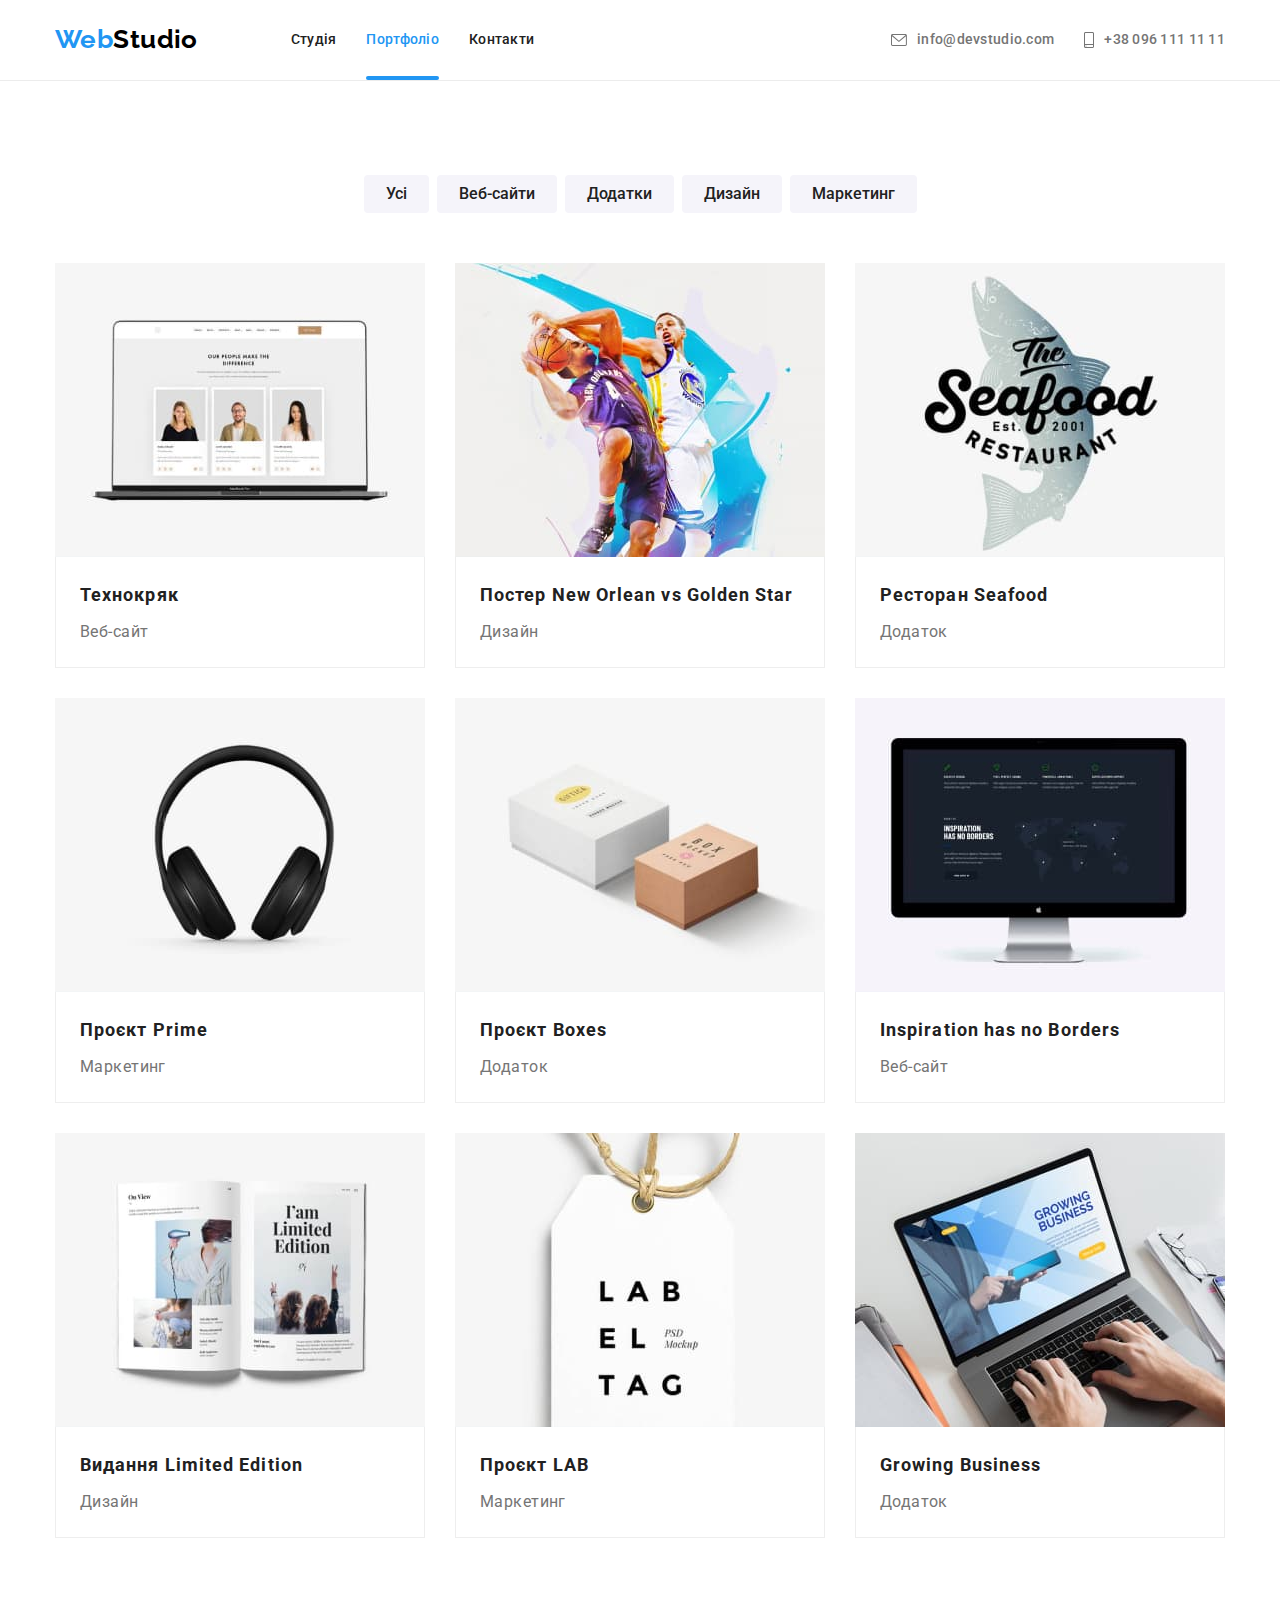
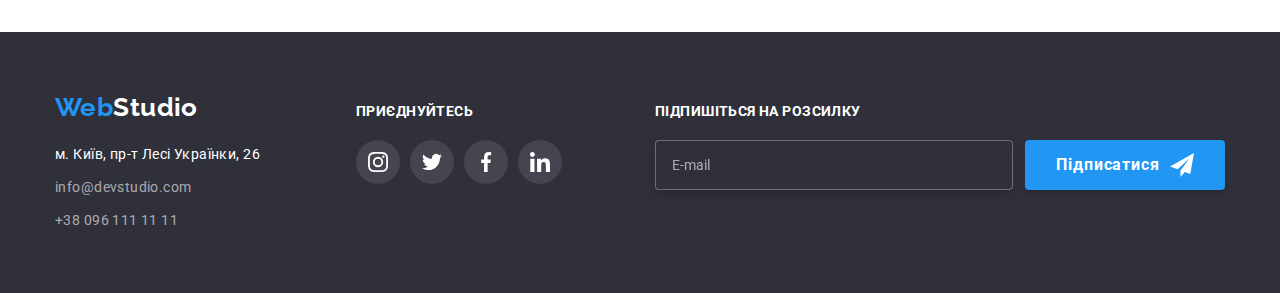
==== portfolio.html @ 96f3475f "Добавляет старт настройки sass" ====
<!DOCTYPE html>
<html lang="uk">
<head>
    <meta charset="UTF-8">
    <meta http-equiv="X-UA-Compatible" content="IE=edge">
    <meta name="viewport" content="width=device-width, initial-scale=1.0">
    <title>Портфолио</title>
    
    <link rel="stylesheet" href="https://cdnjs.cloudflare.com/ajax/libs/modern-normalize/1.1.0/modern-normalize.min.css">
    <link rel="stylesheet" href="https://fonts.googleapis.com/css2?family=Raleway:wght@700&family=Roboto:wght@400;500;700;900&display=swap">
    <link rel="stylesheet" href="./css/styles.css">
    </head>
<body>
    <!-- шапка сайта-->
    <header class="page-header">
        <div class="container">
            <div class="main-nav">
                <nav class="nav-list">
                    <a lang="en" href="" class="logo"><span class="logo-span">Web</span>Studio</a>
                <ul class="site-nav list">
                    <li class="item">
                        <a href="./index.html" class="link">Студія</a>
                    </li>
                    <li class="item">
                        <a href="" class="link current">Портфоліо</a>
                    </li>
                    <li class="item">
                        <a href="" class="link">Контакти</a>
                    </li>
                </ul>
                </nav>
        
                <ul class="social-links list">
                    <li class="item">
                        <a href="mailto:info@devstudio.com" class="contacts-mail">
                            <svg class="icon-envelope" width="16" height="12">
                                <use href="./img/symbol-defs.svg#icon-envelope"></use>
                            </svg>
                            info@devstudio.com
                        </a>
                    </li>
                    <li class="item">
                        <a href="tel:+380961111111" class="contacts-tel">
                            <svg class="icon-smartphone" width="10" height="16">
                                <use href="./img/symbol-defs.svg#icon-smartphone"></use>
                            </svg>
                            +38 096 111 11 11
                        </a>
                    </li>
                </ul>
            </div>
        </div>
    </header>

    <main>
        
        <!-- наші проєкти -->
        <section class="section section-projects">
            <div class="container">
                <h1 class="section-title portfolio-title">Наше портфоліо</h1>
            <!-- фільтр -->
                <ul class="nav-buttons">
                    <li class="list-button">
                        <button type="button" class="button">Усі</button>
                    </li>
                    <li class="list-button">
                        <button type="button" class="button">Веб-сайти</button>
                    </li>
                    <li class="list-button">
                        <button type="button" class="button">Додатки</button>
                    </li>
                    <li class="list-button">
                        <button type="button" class="button">Дизайн</button>
                    </li>
                    <li class="list-button">
                        <button type="button" class="button">Маркетинг</button>
                    </li>
                </ul>
                
            <!-- зображення сайти, додатки, дизайн, маркетинг -->
                
                <ul class="sites">
                    <li class="sites-list">
                        <a href="" class="sites-link">
                            <div class="sites-tumb">
                                <img src="./img/portfol1.jpg" alt="три фахівця по техпитанням" width="370" height="294">
                                <div class="sites-overlay">
                                    <div class="sites-label">
                                        <p class="label"> Ресурс пропонує комплексні пропозиції з різним рівнем функціоналу та сервісів. Все це дозволить
                                            відвідувачу отримати
                                            вичерпні відомості про компанію чи приватну особу.</p>
                                    </div>
                                </div>
                            </div>
                            <div class="sites-title">
                                <h2 class="title">Технокряк</h2>
                                <p class="item">Веб-сайт</p>
                            </div>
                        </a>
                    </li>
                    <li class="sites-list">
                        <a href="" class="sites-link">
                            <div class="sites-tumb">
                                <img src="./img/portfol2.jpg" alt="два гравця у баскетбол" width="370" height="294">
                                <div class="sites-overlay">
                                    <div class="sites-label">
                                        <p class="label"> Ресурс пропонує комплексні пропозиції з різним рівнем функціоналу та сервісів. Все це
                                            дозволить
                                            відвідувачу отримати
                                            вичерпні відомості про компанію чи приватну особу.</p>
                                    </div>
                                </div>
                            </div>
                            <div class="sites-title">
                                <h2 class="title">Постер New Orlean vs Golden Star</h2>
                                <p class="item">Дизайн</p>
                            </div>
                        </a>
                    </li>
                    <li class="sites-list">
                        <a href="" class="sites-link">
                            <div class="sites-tumb">
                                <img src="./img/portfol3.jpg" alt="назва ресторана та риба" width="370" height="294">
                                <div class="sites-overlay">
                                    <div class="sites-label">
                                        <p class="label"> Ресурс пропонує комплексні пропозиції з різним рівнем функціоналу та сервісів. Все це
                                            дозволить
                                            відвідувачу отримати
                                            вичерпні відомості про компанію чи приватну особу.</p>
                                    </div>
                                </div>
                            </div>
                            <div class="sites-title">
                                <h2 class="title">Ресторан Seafood</h2>
                                <p class="item">Додаток</p>
                            </div>
                        </a> 
                    </li>
                    <li class="sites-list">
                        <a href="" class="sites-link">
                            <div class="sites-tumb">
                                <img src="./img/portfol4.jpg" alt="навушники" width="370" height="294">
                                <div class="sites-overlay">
                                    <div class="sites-label">
                                        <p class="label"> Ресурс пропонує комплексні пропозиції з різним рівнем функціоналу та сервісів. Все це
                                            дозволить
                                            відвідувачу отримати
                                            вичерпні відомості про компанію чи приватну особу.</p>
                                    </div>
                                </div>
                            </div>
                            <div class="sites-title">
                                <h2 class="title">Проєкт Prime</h2>
                                <p class="item">Маркетинг</p>
                            </div>
                        </a>
                    </li>
                    <li class="sites-list">
                        <a href="" class="sites-link">
                            <div class="sites-tumb">
                                <img src="./img/portfol5.jpg" alt="дві коробки" width="370" height="294">
                                <div class="sites-overlay">
                                    <div class="sites-label">
                                        <p class="label"> Ресурс пропонує комплексні пропозиції з різним рівнем функціоналу та сервісів. Все це
                                            дозволить
                                            відвідувачу отримати
                                            вичерпні відомості про компанію чи приватну особу.</p>
                                    </div>
                                </div>
                            </div>
                            <div class="sites-title">
                                <h2 class="title">Проєкт Boxes</h2>
                                <p class="item">Додаток</p>
                            </div>
                        </a>
                    </li>
                    <li class="sites-list">
                        <a href="" class="sites-link">
                            <div class="sites-tumb">
                                <img src="./img/portfol6.jpg" alt="ноутбук, навигація по сайту натхнення без кордонів" width="370" height="294">
                                <div class="sites-overlay">
                                    <div class="sites-label">
                                        <p class="label"> Ресурс пропонує комплексні пропозиції з різним рівнем функціоналу та сервісів. Все це
                                            дозволить
                                            відвідувачу отримати
                                            вичерпні відомості про компанію чи приватну особу.</p>
                                    </div>
                                </div>
                            </div>
                            <div class="sites-title">
                                <h2 class="title">Inspiration has no Borders</h2>
                                <p class="item">Веб-сайт</p>
                            </div>
                        </a>
                    </li>
                    <li class="sites-list">
                        <a href="" class="sites-link">
                            <div class="sites-tumb">
                                <img src="./img/portfol7.jpg" alt="книга обмеженне видання" width="370" height="294">
                                <div class="sites-overlay">
                                    <div class="sites-label">
                                        <p class="label"> Ресурс пропонує комплексні пропозиції з різним рівнем функціоналу та сервісів. Все це
                                            дозволить
                                            відвідувачу отримати
                                            вичерпні відомості про компанію чи приватну особу.</p>
                                    </div>
                                </div>
                            </div>
                            <div class="sites-title">
                                <h2 class="title">Видання Limited Edition</h2>
                                <p class="item">Дизайн</p>
                            </div>
                        </a>
                    </li>
                    <li class="sites-list">
                        <a href="" class="sites-link">
                            <div class="sites-tumb">
                                <img src="./img/portfol8.jpg" alt="біла етикета с назвою на мотузці" width="370" height="294">
                                <div class="sites-overlay">
                                    <div class="sites-label">
                                        <p class="label"> Ресурс пропонує комплексні пропозиції з різним рівнем функціоналу та сервісів. Все це
                                            дозволить
                                            відвідувачу отримати
                                            вичерпні відомості про компанію чи приватну особу.</p>
                                    </div>
                                </div>
                            </div>
                            <div class="sites-title">
                                <h2 class="title">Проєкт LAB</h2>
                                <p class="item">Маркетинг</p>
                            </div>
                        </a>
                    </li>
                    <li class="sites-list">
                        <a href="" class="sites-link">
                            <div class="sites-tumb">
                                <img src="./img/portfol9.jpg" alt="ноутбук з відкритим додатком, де зображена людина з телефоном" width="370"
                                    height="294">
                                <div class="sites-overlay">
                                    <div class="sites-label">
                                        <p class="label"> Ресурс пропонує комплексні пропозиції з різним рівнем функціоналу та сервісів. Все це
                                            дозволить
                                            відвідувачу отримати
                                            вичерпні відомості про компанію чи приватну особу.</p>
                                    </div>
                                </div>
                            </div>
                            <div class="sites-title">
                                <h2 class="title">Growing Business</h2>
                                <p class="item">Додаток</p>
                            </div>
                        </a>
                    </li>
                </ul>
            </div>
        </section>
        
    </main>
    <!-- футер -->
    
    <footer class="footer">
        <div class="container">
            <div class="footer-all">
                <a lang="en" href="" class="logo-footer"><span class="logo-span">Web</span>Studio</a>
                <address class="footer-address">
                    <a href="" class="address">м. Київ, пр-т Лесі Українки, 26</a>
                    <ul class="footer-contacts social-links">
                        <li class="contacts">
                            <a href="mailto:info@devstudio.com" class="contacts-mail">info@devstudio.com</a>
                        </li>
                        <li>
                            <a href="tel:+380961111111" class="contacts-tel">+38 096 111 11 11</a>
                        </li>
                    </ul>
                </address>
            </div>
            <div class="footer-social">
                <h3 class="title-footer">приєднуйтесь</h3>
                <ul class="footer-icon">
                    <li class="footer-icon-social">
                        <a href="" class="footer-icon-size">
                            <svg class="footer-svg" width="20" height="20">
                                <use href="./img/symbol-defs.svg#icon-instagram-footer"></use>
                            </svg>
                        </a>
                    </li>
                    <li class="footer-icon-social">
                        <a href="" class="footer-icon-size">
                            <svg class="footer-svg" width="20" height="20">
                                <use href="./img/symbol-defs.svg#icon-twitter-footer"></use>
                            </svg>
                        </a>
                    </li>
                    <li class="footer-icon-social">
                        <a href="" class="footer-icon-size">
                            <svg class="footer-svg" width="20" height="20">
                                <use href="./img/symbol-defs.svg#icon-facebook-footer"></use>
                            </svg>
                        </a>
                    </li>
                    <li class="footer-icon-social">
                        <a href="" class="footer-icon-size">
                            <svg class="footer-svg" width="20" height="20">
                                <use href="./img/symbol-defs.svg#icon-linkedin-footer"></use>
                            </svg>
                        </a>
                    </li>
                </ul>
            </div>
            <form class="form">
                <h3 class="title-footer">підпишіться на розсилку</h3>
                <div class="form-field">
                    <input class="form-input" type="email" name="subscription" id="email" placeholder="E-mail" />
                    <button class="footer-btn" type="submit">Підписатися
                        <svg class="send-svg" width="24" height="24">
                            <use href="./img/symbol-defs.svg#icon-icon-send"></use>
                        </svg>
                    </button>
                </div>
            </form>
        </div>
    </footer>
    
</body>
</html>
---- css/styles.css ----
:root {
    --primary-text-color: #212121;
    --secondary-text-color: #757575;
    --title-text-color: #FFFFFF;
    --accent-color: #2196F3;
    --logo-accent-color: #000000;
    --clients-accent-color: #afb1b8;
    --footer-mail-text-color: rgba(255, 255, 255, 0.6);
    --footer-icon-color: rgba(255, 255, 255, 0.1);
    --primary-bg-color: #FFFFFF;
    --clients-bg-color: #F5F5F5;
    --secondary-bg-color: #F5F4FA;
    --bg-color-hero: #C4C4C4;
    --bgimg-overlay: rgba(47, 48, 58, 0.4);
    --bg-color-overlay-sites: rgba(33, 150, 243, 0.9);
    --hero-footer-bg-color: #2F303A;
    --border-color: #ECECEC;
    --border-sites: #EEEEEE;
    --border-clients: #AFB1B8;
    --card-sites-gap: 30px;
    --timing-function: cubic-bezier(0.4, 0, 0.2, 1);
}   

/* цвет основого текста #212121 */
/* вторичный цвет текста #757575*/
/* вспомагат черный цвет #000000 */
/* белый цвет #FFFFFF */
/* акцент синий цвет #2196F3 */
/* футер почта,тел rgba(255, 255, 255, 0.6)*/

/* осн цвет фона #F5F5F5 */
/* вторичный цвет фона #F5F4FA */
/* герой, футер цвет фона #2F303A */
/* граница в хедере цвет #ECECEC */
/* граница на сайте цвет #EEEEEE */

html {
    box-sizing: border-box;
}

/* *,
*::before,
*::after {
    box-sizing: inherit;
} */

body {

    color: var(--primary-text-color);
    background-color: var(--primary-bg-color);
    font-size: 14px;
    font-family: Roboto, sans-serif;
    letter-spacing: 0.03em;
}

/* Утилиты */

h1,
h2,
h3,
h4,
h5,
h6, 
p {
    margin: 0;
}

ul {
    list-style: none;
    padding: 0;
    margin: 0;
}

.list {
    padding: 0;
    margin: 0;
}

/* Logo шапка */

.page-header {
    background-color: var(--title-text-color);
    border-bottom: 1px solid var(--border-color);
}

.container {
    width: 1200px;
    padding-left: 15px;
    padding-right: 15px;
    margin-left: auto;
    margin-right: auto;
}

.main-nav {
    display: flex;
    
}

.nav-list {
    display: flex;
    align-items: center;
}

.logo {
    margin-right: 93px;
    padding-top: 24px;
    padding-bottom: 25px;

    color: var(--logo-accent-color);
}

.logo-footer {
    display: block;
    color: var(--title-text-color);
    
}

.logo-span {
    color: var(--accent-color);
}

.logo, 
.logo-footer, 
.logo-span {
    font-family: Raleway, sans-serif;
    font-weight: 700;
    font-size: 26px;
    line-height: 1.19;
    text-decoration: none;
}

/* Site nav хедер */

.site-nav {
    display: flex;
}

.site-nav .item:not(:last-child) {
    margin-right: 30px;
}

.site-nav .link {
    display: inline-block;
    position: relative;
    
    padding-top: 32px;
    padding-bottom: 32px;

    color: var(--primary-text-color);
    font-weight: 500;
    line-height: 1.14;
    letter-spacing: 0.02em;
    text-decoration: none;

    transition: color 250ms var(--timing-function);
    
}

.site-nav .link:hover, 
.site-nav .link:focus {
    color: var(--accent-color);
}

.site-nav .link.current {
    position: relative;
    color: var(--accent-color);

}

.site-nav .link.current::after {
    content: ""; 
    display: block;
    position: absolute;
    right: 0;
    left: 0;
    bottom: 0;
    
    max-width: 100%;
    height: 4px;
    
    border-bottom: 4px solid var(--accent-color);
    border-radius: 2px;
    
}

/* контакты шапка */

.social-links {
    display: flex;
    margin-left: auto;
}

.social-links .item:not(:last-child) {
    margin-right: 30px;
}

.social-links a {
    padding: 0;
    margin: 0;

    color: var(--secondary-text-color);
    font-weight: 500;
    line-height: 1.14;
    letter-spacing: 0.02em;
    text-decoration: none;

}

.social-links .item {

    padding-top: 32px;
    padding-bottom: 32px;
    
}

.contacts-mail,
.contacts-tel {
    display: flex;
    align-items: center;
    color: inherit;
    
    transition: color 250ms var(--timing-function);
}

.contacts-mail:hover, 
.contacts-mail:focus {
    color: var(--accent-color);
}

.contacts-tel:hover,
.contacts-tel:focus {
    color: var(--accent-color);
}

/* Иконки в шапке конверт и телефон */

.icon-envelope, 
.icon-smartphone {
    margin-right: 10px;
    fill: currentColor;
}

/* секция герой */

.overlay {
    height: 600px;
    max-width: 1600px;
    margin-left: auto;
    margin-right: auto;
    background-image: 
    linear-gradient( 
        to right, 
        var(--bgimg-overlay),
        var(--bgimg-overlay)) ,
    url(../img/overlay.jpg);
    background-position: center;
    background-repeat: no-repeat;
    
}

.hero {
    /* padding-top: 200px;
    padding-bottom: 200px; */
    /* background-color: var(--hero-footer-bg-color); */
    text-align: center;
    letter-spacing: 0.06em;
}

.hero-title {
    margin-left: auto;
    margin-right: auto;
    margin-bottom: 30px;
    padding-top: 200px;

    color: var(--title-text-color);
    width: 696px;
    font-weight: 900;
    font-size: 44px;
    line-height: 1.36;
    
    letter-spacing: 0.06em;
    text-transform: uppercase;
}

/* Навигация кнопки в Портфолио */

.nav-buttons {
    display: flex;
    justify-content: center;
    margin-bottom: 50px;
}

.nav-buttons .list-button:not(:last-child) {
    margin-right: 8px;
}

/* кнопки, фильтр*/

.button {
    display: inline-block;
    padding: 6px 22px;

    color: var(--primary-text-color);
    background-color: var(--secondary-bg-color);
    font-family: inherit;
    font-weight: 500;
    font-size: 16px;
    line-height: 1.63;
    border-radius: 4px;
    border: none;
    text-align: center;
    cursor: pointer;

    transform: rotateY(0);
    transition: color 250ms var(--timing-function),
        background-color 250ms var(--timing-function),
        transform 250ms var(--timing-function), 
        box-shadow 250ms var(--timing-function); 

}

.button.primary {
    display: inline-block;
    padding: 10px 32px;

    min-width: 216px;
    border-radius: 4px;
    border: none;

    color: var(--title-text-color);
    background-color: var(--accent-color);
    font-weight: 700;
    font-size: 16px;
    line-height: 1.88;
    letter-spacing: 0.06em;

    cursor: pointer;
    /* align-items: center; */
}

.button:hover,
.button:focus {
    color: var(--title-text-color);
    background-color: var(--accent-color);
    box-shadow: 0px 3px 1px rgba(0, 0, 0, 0.1), 0px 1px 2px rgba(0, 0, 0, 0.08), 0px 2px 2px rgba(0, 0, 0, 0.12);

    transform: rotateY(360deg);
    
}

/* Модальное окно */

.backdrop {
    position: fixed;
    top: 0;
    left: 0;
    width: 100%;
    height: 100%;
    z-index: 9;
    background-color: rgba(0, 0, 0, 0.2);
    opacity: 1;
    transition: opacity 250ms var(--timing-function), visibility 250ms var(--timing-function);
}

.backdrop.is-hidden {
    visibility: hidden;
    opacity: 0;
    pointer-events: none;
}

.modal {
    position: absolute;
    top: 50%;
    left: 50%;
    padding: 40px;

    width: 528px;
    height: 581px;

    background: var(--primary-bg-color);
    box-shadow: 0px 1px 3px rgba(0, 0, 0, 0.12), 0px 1px 1px rgba(0, 0, 0, 0.14), 0px 2px 1px rgba(0, 0, 0, 0.2);
    border-radius: 4px;


    transform: translate(-50%, -50%) scale(1);
    transition: transform 250ms var(--timing-function);
}

.backdrop.is-hidden .modal {
    transform: translate(-50%, -50%) scale(0.5);
}

.modal-button {
    position: fixed;
    display: flex;
    align-items: center;

    width: 30px;
    height: 30px;
    top: 0;
    right: 0;
    
    margin-top: 8px;
    margin-right: 8px;

    background-position: center;
    background-color: var(--primary-bg-color);
    border-radius: 50%;
    border: 1px solid rgba(0, 0, 0, 0.1);
    
    cursor: pointer;
    
}

.modal-svg {
    fill: var(--logo-accent-color);
    border: none;
    transition: fill 250ms var(--timing-function);
}

.modal-button:hover .modal-svg,
.modal-button:focus .modal-svg {
    fill: var(--accent-color);
    cursor: pointer;
}

/* форма, разметка в модал.окне */
.form-ad {
    margin-left: auto;
    margin-right: auto;
    
}

.modal-title {
    color: var(--primary-text-color);
    font-weight: 700;
    font-size: 20px;
    line-height: 1.15;
    text-align: center;
    margin-bottom: 12px;
}

.form-modal {
    display: flex;
    flex-direction: column;
    position: relative;

}

.form-modal:not(:last-child) {
    margin-bottom: 10px;
}

.form-modal label {
    color: var(--secondary-text-color);
    font-weight: 400;
    font-size: 12px;
    line-height: 1.16;
    letter-spacing: 0.01em;
    margin-bottom: 4px;
}

.modal-input {
    height: 40px;
    margin: 0;
    padding-left: 42px;
    border: 1px solid rgba(33, 33, 33, 0.2);
    border-radius: 4px;
    background-color: var(--title-text-color);
    transition: border 250ms var(--timing-function);
}

.modal-input:focus,
.comment:focus,
.modal-input:hover,
.comment:hover{
    outline: 1px solid var(--accent-color);
    border: none;
    cursor: pointer;
}

.modal-input:focus ~ .form-svg,
.modal-input:hover ~ .form-svg {
    fill: var(--accent-color);
    cursor: pointer;
}

.form-svg {
    position: absolute;
    display: inline-block;
    top: 50%;
    left: 12px;
    transition: fill 250ms var(--timing-function);
}

textarea {
    resize: none;
    height: 120px;
    color: var(--secondary-text-color);
    font-weight: 400;
    font-size: 12px;
    line-height: 1.16;
    letter-spacing: 0.01em;
    padding: 12px 16px;
    border: 1px solid rgba(33, 33, 33, 0.2);
    border-radius: 4px;
}

textarea::placeholder {
    color: rgba(117, 117, 117, 0.5);
    font-weight: 400;
    font-size: 12px;
    line-height: 1.16;
    letter-spacing: 0.01em;
}

.form-checkbox {
    position: relative;
    display: block;
    margin-top: 20px;
    margin-bottom: 30px;
    text-align: center;
    
}

.form-checkbox label {
    color: var(--secondary-text-color);
    font-weight: 400;
    line-height: 1.71;
    margin-left: 8px;
    
}

.checkbox {
    /* -webkit-appearance: none;
    -moz-appearance: none;
    appearance: none; */
    position: absolute;
    width: 1px;
    height: 1px;
    margin: -1px;
    border: 0;
    padding: 0;
    clip: rect(0 0 0 0);
    overflow: hidden;
}

.form-icon {
    position: absolute;
    display: inline-block;
    width: 16px;
    height: 15px;
    left: 12px;
    background-color: var(--primary-bg-color);
    border: 2px solid var(--primary-text-color);
    border-radius: 2px;
    top: 50%;
    transform: translateY(-50%);
}

.checkbox:checked + .form-icon {
    background-color: var(--accent-color);
    background-image: url(../img/icon\ check.svg);
    background-size: contain;
    background-origin: padding-box;
    background-repeat: no-repeat;
    background-position: center;
    border-color: var(--accent-color);
}

.checkbox:focus + .form-icon {
    border: 2px solid var(--accent-color);
}

.form-link {
    color: var(--accent-color);
    text-decoration: underline;
}

.form-click {
    display: flex;
    justify-content: center;
}

.form-btn {
    width: 200px;
    height: 50px;
    padding: 10px 52px;
    border-radius: 4px;
    box-shadow: 0px 4px 4px rgba(0, 0, 0, 0.15);
    border: none;
    text-align: center;
}

.form-ad button {
    color: var(--title-text-color);
    background-color: var(--accent-color);
    font-weight: 700;
    font-size: 16px;
    line-height: 1.88;
    letter-spacing: 0.06em;
    cursor: pointer;
}

/* секции */

.section {
    padding-top: 94px;
    padding-bottom: 94px;
}

.section-work {
    padding-top: 0;
}


.section-team {
    background-color: var(--secondary-bg-color);
}

.section-client {
    background-color: var(--primary-bg-color);
}

.section-title {
    margin-top: 0;
    margin-bottom: 50px;
    
    color: var(--primary-text-color);
    font-weight: 700;
    font-size: 36px;
    line-height: 1.17;
    text-align: center;
}

.item-thumb {
    position: relative;
    display: flex;
    align-items: center;
    justify-content: center;
}

.item-thumb::before {
    content: "";
    display: inline-block;
    position: absolute;

    width: 370px;
    height: 70px;
    background-color: rgba(47, 48, 58, 0.8);
    bottom: 0;
    
}

.item-thumb .title {
    position: absolute;
    text-transform: uppercase;
    color: var(--title-text-color);
    
    bottom: 0%;
    padding-top: 27px;
    padding-bottom: 27px;
    font-weight: 700;
    font-size: 14px;
    line-height: 1.14;
}

/* Скрыть заголовки */

.feature-title, 
.portfolio-title {
    display: none;
    /* visually-hidden */
    visibility: hidden;
    margin-bottom: 0;
}

img {
    display: block;
    margin-bottom: 0;

    max-width: 100%;
    height: auto;
}

.work {
    display: flex;
}

.work .item:not(:last-child) {
    margin-right: 30px;
}

/* секция: команда, особенности, клиенты; в портфолио:
 сайты*/

.features {
    display: flex;
    
}

.features-list {
    
    width: 270px;
    margin-right: 30px;
    margin-bottom: 0;
}

.features-list:nth-child(4n) {
    margin-right: 0;
}

/* Иконки в Преимуществах */

.features-icon {
    display: flex;
    padding: 0;
    width: 270px;
    height: 120px;
    margin-bottom: 30px;
    background-color: var(--secondary-bg-color);
    justify-content: center;
    align-items: center;
    border-radius: 4px;
    border: none;
}

/* .features-list::before {
    content: '';
    display: block;
    height: 120px;
    margin-bottom: 30px;
    background-color: var(--secondary-bg-color);
    
    background-size: 70px 70px;
    background-repeat: no-repeat;
    background-position: center;
    border-radius: 4px;

} */

/* .icon-antenna::before {
    background-image: url(../img/antenna.svg);
}

.icon-clock::before {
    background-image: url(../img/clock.svg);
}

.icon-diagram::before {
    background-image: url(../img/diagram.svg);
}

.icon-astronaut::before {
    background-image: url(../img/astronaut.svg);
} */

/* Пример 1-й иконки через nth-child */
/* .features-list:nth-child(1)::before {
    background-image: url(../img/antenna.svg);
} */

.features .title {
    margin-top: 0;
    margin-bottom: 10px;

    font-size: 14px;
    text-transform: uppercase;

    color: var(--primary-text-color);
    font-weight: 700;
    line-height: 1.14;
}

.features .item {
    margin-top: 0;
    margin-bottom: 0;

    color: var(--secondary-text-color);
    line-height: 1.71;
}

.team {
    display: flex;
}

.team-list {
    width: 270px;
    margin-right: 30px;
    margin-bottom: 0;

    box-shadow: 0px 1px 3px rgba(0, 0, 0, 0.12), 0px 1px 1px rgba(0, 0, 0, 0.14), 0px 2px 1px rgba(0, 0, 0, 0.2);
    border-radius: 0px 0px 4px 4px;
}

.team-list:nth-child(4n) {
    margin-right: 0;
}

.team-title {
    background-color: var(--primary-bg-color);

    padding-top: 30px;
    padding-bottom: 30px;
}

.team .title {
    margin-top: 0;
    margin-bottom: 10px;
    
    
    color: var(--primary-text-color);
    font-weight: 500;
    font-size: 16px;
    line-height: 1.19;
    text-align: center;
}

 .team .item {
    margin-top: 0;
    margin-bottom: 0;
    padding-top: 0;
    padding-bottom: 0;
    
    color: var(--secondary-text-color);
    font-size: 16px;
    line-height: 1.19;
    text-align: center;

 }

.team-icon {
    display: flex;
    margin-top: 16px;
    justify-content: center;
    align-items: center;
}

.team-icon-social {
    margin-right: 10px;
}

.team-icon-social:nth-child(4n) {
    margin-right: 0;
}

.team-icon-size {
    display: flex;
    width: 44px;
    height: 44px;
    justify-content: center;
    align-items: center;
    
    background-color: var(--primary-bg-color);
    border-radius: 50%;

    transform: scale(1);
    transition: background-color 250ms var(--timing-function), transform 250ms var(--timing-function);
}

.team-svg {
    fill: var(--border-clients);
    transition: fill 250ms var(--timing-function);
}

.team-icon-size:hover, 
.team-icon-size:focus {
    background-color: var(--accent-color);
    transform: scale(1.3);
}

.team-icon-size:hover svg, 
.team-icon-size:focus svg{
    fill: var(--primary-bg-color);
}

.clients {
    display: flex;
    flex-wrap: nowrap;
}

.clients-list {
    width: 170px;
    height: 92px;
    padding: 0;
    margin-right: 30px;
    margin-bottom: 0;
    background-color: var(--primary-bg-color);
    border: none;

    
}

.clients-list:nth-child(6n) {
    margin-right: 0;
}

/* Иконки компаний */

.clients-icon {
    display: flex;
    align-items: center;
    justify-content: center;
    
    width: 100%;
    height: 100%;
    border: 1px solid var(--border-clients);
    border-radius: 4px;
    fill: var(--clients-accent-color);

    transform: scale(1);
    transition: border 250ms var(--timing-function), transform 250ms var(--timing-function), fill 250ms var(--timing-function);
}

.clients-icon:hover, 
.clients-icon:focus {
    fill: var(--accent-color);
    border: 1px solid var(--accent-color);
    cursor: pointer;

    transform: scale(1.2);

}

 /* Портфолио сайты */

.sites {
    display: flex;
    flex-wrap: wrap;
    gap: var(--card-sites-gap);
        
    /* margin-left: calc( -1 * var(--card-sites-gap));
    margin-top: calc( -1 * var(--card-sites-gap)); */
}

.sites-list {
    flex-basis: calc((100% - 2 * var(--card-sites-gap))/ 3 );
    background: var(--primary-bg-color);

    /* margin-left: var(--card-sites-gap);
        margin-top: var(--card-sites-gap); */
}

.sites-link {
    display: block;
    text-decoration: none;
    transition: box-shadow 250ms var(--timing-function);
}

.sites-link:hover,
.sites-link:focus {
    box-shadow: 0px 1px 1px rgba(0, 0, 0, 0.12), 0px 4px 4px rgba(0, 0, 0, 0.06), 1px 4px 6px rgba(0, 0, 0, 0.16);
}

/* Оверлей и ховер, текст на сайте */

.sites-tumb {
    position: relative;
    overflow: hidden;
}

.sites-overlay {
    position: absolute;
    
    top: 0;
    left: 0;
    width: 100%;
    height: 100%;

    background-color: var(--bg-color-overlay-sites);
    /* opacity: 0; */
    transform: translateY(100%);
    transition: transform 250ms var(--timing-function);
}

.sites-list:hover .sites-overlay,
.sites-list:focus .sites-overlay {
    opacity: 1;
    transform: translateY(0);
    
}

.sites-label {
    position: absolute;
    top: 50%;
    left: 50%;
    transform: translate(-50%, -50%);
}

.sites-label:hover,
.sites-label:focus {
    opacity: 1;
}

.label{
    color: var(--title-text-color);
    font-size: 18px;
    line-height: 1.56;
    width: 322px;
}
/* 
.sites-list:nth-child(3n) {
    margin-right: 0;
}

.sites-list:nth-last-child(-n + 3) {
    margin-bottom: 0;
} */

/* .sites-title:hover,
.sites-title:focus {
    
    box-shadow: 0px 1px 1px rgba(0, 0, 0, 0.12), 0px 4px 4px rgba(0, 0, 0, 0.06), 1px 4px 6px rgba(0, 0, 0, 0.16);
} */

.sites-title {
    padding: 20px 24px;
    border-left: 1px solid var(--border-sites);
    border-right: 1px solid var(--border-sites);
    border-bottom: 1px solid var(--border-sites);

}

.sites .title {
    margin-bottom: 4px;

    color: var(--primary-text-color);
    font-weight: 700;
    font-size: 18px;
    line-height: 2.00;
    letter-spacing: 0.06em;
}
  
.sites .item {
    color: var(--secondary-text-color);
    font-size: 16px;
    line-height: 1.88;
}

/* футер */

.footer {
    padding-top: 60px;
    padding-bottom: 60px;
    
    background-color: var(--hero-footer-bg-color);
}

.footer .container {
    display: flex;
    align-items: baseline;
}

.footer-all {
    width: 231px;
    display: flex;
    align-items: baseline;
    flex-direction: column;
    margin-right: 70px;
}

.address {
    color: var(--title-text-color);
    font-style: normal;
    line-height: 1.71;
    text-decoration: none;
}

.footer-contacts a {
    padding: 0;
    margin: 0;

    color: var(--footer-mail-text-color);
    font-weight: 400;
    line-height: 1.71;
    letter-spacing: 0.03em;
    text-decoration: none;

    transition: color 250ms var(--timing-function);
}

.footer-address {
    margin-top: 20px;
}

.footer-contacts {
    display: block;
    margin-top: 9px;

    color:var(--footer-mail-text-color);
    font-style: normal;
    line-height: 1.71;
}  

.contacts {
    margin-top: 9px;
    margin-bottom: 9px;
}

.footer-social {
    display: flex; 
    flex-direction: column;
    align-self: baseline;
    margin-right: 93px;
}

.footer-icon {
    display: flex;
    
}

.title-footer {
    margin-top: 0;
    margin-bottom: 20px;
    
    font-size: 14px;
    text-transform: uppercase;

    color: var(--primary-bg-color);
    font-weight: 700;
    line-height: 1.14;
}

.footer-icon-size {
    display: flex;
    justify-content: center;
    align-items: center;
    
    width: 44px;
    height: 44px;
    background-position: center;
    background-color: var(--footer-icon-color);
    border-radius: 50%;

    transition: background-color 250ms var(--timing-function);
}

/* .footer-icon-size:hover {
    animation-name: changeBgColor;
    animation-duration: 250ms;
}

@keyframes changeBgColor {
    0% {
        background-color: var(--footer-icon-color);
    }

    50% {
        background-color: orange;
    }

    100% {
        background-color: var(--accent-color);
    }
} */

.footer-svg {
    fill: var(--primary-bg-color);

}

.footer-icon-size:hover,
.footer-icon-size:focus {
    background-color: var(--accent-color);
   }

.footer-icon-size:hover svg {
    fill: var(--primary-bg-color);
}

.footer-icon-social:not(:first-child) {
    margin-left: 10px;
}

.footer-icon-social:first-child {
    margin-left: 0;
}

.form {
width: 570px;

}

.form-field {
    display: flex;
    
}

.form-input{
    background-color: #2F303A;
    color: #FFFFFF;
    margin-right: 12px;
    width: 358px;
    height: 50px;
    padding-left: 16px;
    padding-top: 15px;
    padding-bottom: 15px;

    border: 1px solid rgba(255, 255, 255, 0.3);
    filter: drop-shadow(0px 4px 4px rgba(0, 0, 0, 0.15));
    border-radius: 4px;
    
}

.form-field input::placeholder {
    color: rgba(255, 255, 255, 0.6);
}

.footer-btn {
    display: flex;
    width: 200px;
    height: 50px;
    justify-content: center;
    align-items: center;

    padding: 10px 28px;
    border-radius: 4px;
    box-shadow: 0px 4px 4px rgba(0, 0, 0, 0.15);
    border: none;
}

.form-field button {
    color: var(--title-text-color);
    background-color: var(--accent-color);
    font-weight: 700;
    font-size: 16px;
    line-height: 1.88;
    letter-spacing: 0.06em;
    cursor: pointer; 
}

.send-svg {
    fill: var(--primary-bg-color);
    margin-left: 10px;
}
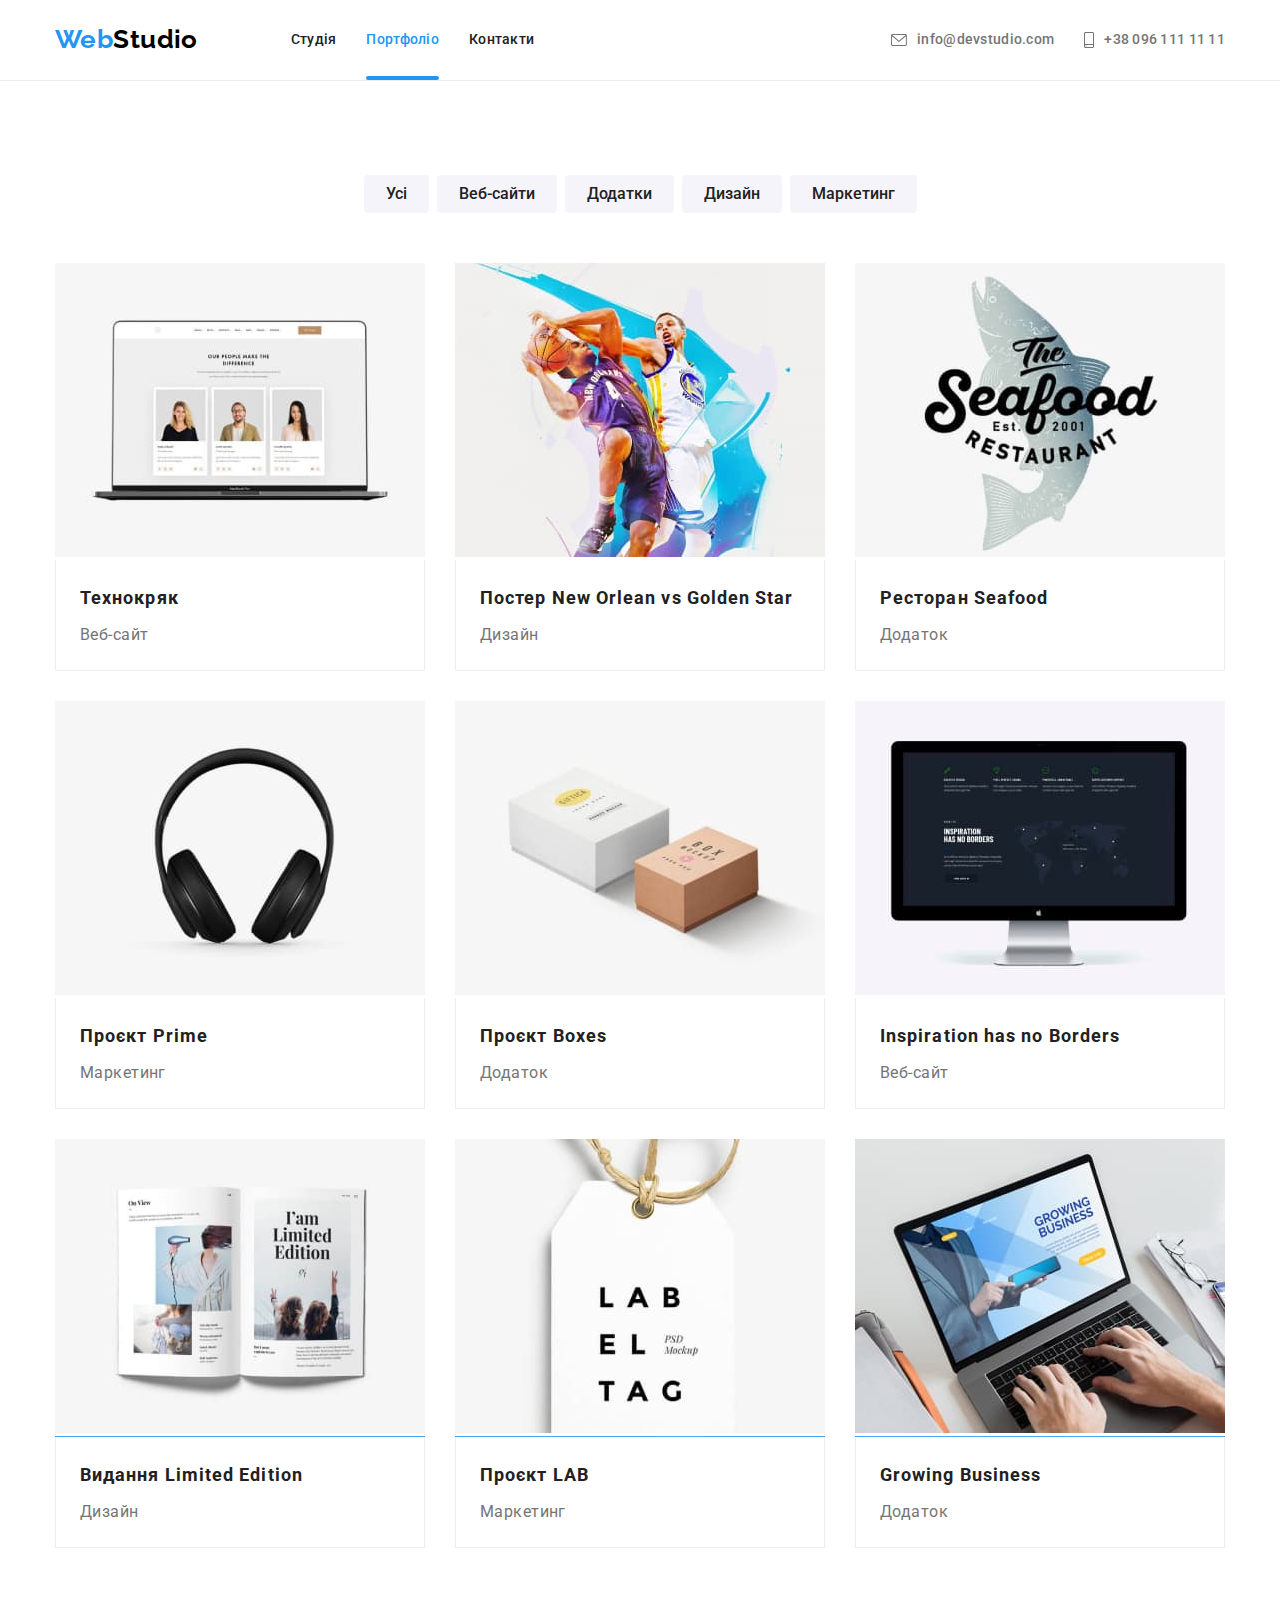
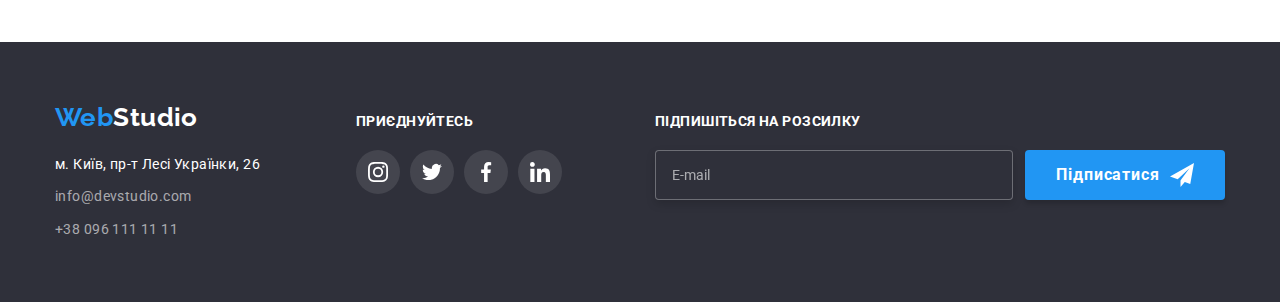
==== commit 05000244: "ВЕМ в портфолио" ====
--- a/portfolio.html
+++ b/portfolio.html
@@ -8,7 +8,8 @@
     
     <link rel="stylesheet" href="https://cdnjs.cloudflare.com/ajax/libs/modern-normalize/1.1.0/modern-normalize.min.css">
     <link rel="stylesheet" href="https://fonts.googleapis.com/css2?family=Raleway:wght@700&family=Roboto:wght@400;500;700;900&display=swap">
-    <link rel="stylesheet" href="./css/styles.css">
+    <link rel="stylesheet" href="./css/main.min.css">
+    <!-- <link rel="stylesheet" href="./css/styles.css"> -->
     </head>
 <body>
     <!-- шапка сайта-->
@@ -55,24 +56,24 @@
     <main>
         
         <!-- наші проєкти -->
-        <section class="section section-projects">
+        <section class="section">
             <div class="container">
-                <h1 class="section-title portfolio-title">Наше портфоліо</h1>
+                <h1 class="section__title portfolio__title">Наше портфоліо</h1>
             <!-- фільтр -->
                 <ul class="nav-buttons">
-                    <li class="list-button">
+                    <li class="nav-buttons__list">
                         <button type="button" class="button">Усі</button>
                     </li>
-                    <li class="list-button">
+                    <li class="nav-buttons__list">
                         <button type="button" class="button">Веб-сайти</button>
                     </li>
-                    <li class="list-button">
+                    <li class="nav-buttons__list">
                         <button type="button" class="button">Додатки</button>
                     </li>
-                    <li class="list-button">
+                    <li class="nav-buttons__list">
                         <button type="button" class="button">Дизайн</button>
                     </li>
-                    <li class="list-button">
+                    <li class="nav-buttons__list">
                         <button type="button" class="button">Маркетинг</button>
                     </li>
                 </ul>
@@ -80,172 +81,172 @@
             <!-- зображення сайти, додатки, дизайн, маркетинг -->
                 
                 <ul class="sites">
-                    <li class="sites-list">
-                        <a href="" class="sites-link">
-                            <div class="sites-tumb">
+                    <li class="sites__list">
+                        <a href="" class="sites__link">
+                            <div class="sites__tumb">
                                 <img src="./img/portfol1.jpg" alt="три фахівця по техпитанням" width="370" height="294">
-                                <div class="sites-overlay">
-                                    <div class="sites-label">
+                                <div class="sites__overlay">
+                                    <div class="sites__label">
                                         <p class="label"> Ресурс пропонує комплексні пропозиції з різним рівнем функціоналу та сервісів. Все це дозволить
                                             відвідувачу отримати
                                             вичерпні відомості про компанію чи приватну особу.</p>
                                     </div>
                                 </div>
                             </div>
-                            <div class="sites-title">
+                            <div class="sites__title">
                                 <h2 class="title">Технокряк</h2>
                                 <p class="item">Веб-сайт</p>
                             </div>
                         </a>
                     </li>
-                    <li class="sites-list">
-                        <a href="" class="sites-link">
-                            <div class="sites-tumb">
+                    <li class="sites__list">
+                        <a href="" class="sites__link">
+                            <div class="sites__tumb">
                                 <img src="./img/portfol2.jpg" alt="два гравця у баскетбол" width="370" height="294">
-                                <div class="sites-overlay">
-                                    <div class="sites-label">
-                                        <p class="label"> Ресурс пропонує комплексні пропозиції з різним рівнем функціоналу та сервісів. Все це
-                                            дозволить
-                                            відвідувачу отримати
-                                            вичерпні відомості про компанію чи приватну особу.</p>
-                                    </div>
-                                </div>
-                            </div>
-                            <div class="sites-title">
+                                <div class="sites__overlay">
+                                    <div class="sites__label">
+                                        <p class="label"> Ресурс пропонує комплексні пропозиції з різним рівнем функціоналу та сервісів. Все це
+                                            дозволить
+                                            відвідувачу отримати
+                                            вичерпні відомості про компанію чи приватну особу.</p>
+                                    </div>
+                                </div>
+                            </div>
+                            <div class="sites__title">
                                 <h2 class="title">Постер New Orlean vs Golden Star</h2>
                                 <p class="item">Дизайн</p>
                             </div>
                         </a>
                     </li>
-                    <li class="sites-list">
-                        <a href="" class="sites-link">
-                            <div class="sites-tumb">
+                    <li class="sites__list">
+                        <a href="" class="sites__link">
+                            <div class="sites__tumb">
                                 <img src="./img/portfol3.jpg" alt="назва ресторана та риба" width="370" height="294">
-                                <div class="sites-overlay">
-                                    <div class="sites-label">
-                                        <p class="label"> Ресурс пропонує комплексні пропозиції з різним рівнем функціоналу та сервісів. Все це
-                                            дозволить
-                                            відвідувачу отримати
-                                            вичерпні відомості про компанію чи приватну особу.</p>
-                                    </div>
-                                </div>
-                            </div>
-                            <div class="sites-title">
+                                <div class="sites__overlay">
+                                    <div class="sites__label">
+                                        <p class="label"> Ресурс пропонує комплексні пропозиції з різним рівнем функціоналу та сервісів. Все це
+                                            дозволить
+                                            відвідувачу отримати
+                                            вичерпні відомості про компанію чи приватну особу.</p>
+                                    </div>
+                                </div>
+                            </div>
+                            <div class="sites__title">
                                 <h2 class="title">Ресторан Seafood</h2>
                                 <p class="item">Додаток</p>
                             </div>
                         </a> 
                     </li>
-                    <li class="sites-list">
-                        <a href="" class="sites-link">
-                            <div class="sites-tumb">
+                    <li class="sites__list">
+                        <a href="" class="sites__link">
+                            <div class="sites__tumb">
                                 <img src="./img/portfol4.jpg" alt="навушники" width="370" height="294">
-                                <div class="sites-overlay">
-                                    <div class="sites-label">
-                                        <p class="label"> Ресурс пропонує комплексні пропозиції з різним рівнем функціоналу та сервісів. Все це
-                                            дозволить
-                                            відвідувачу отримати
-                                            вичерпні відомості про компанію чи приватну особу.</p>
-                                    </div>
-                                </div>
-                            </div>
-                            <div class="sites-title">
+                                <div class="sites__overlay">
+                                    <div class="sites__label">
+                                        <p class="label"> Ресурс пропонує комплексні пропозиції з різним рівнем функціоналу та сервісів. Все це
+                                            дозволить
+                                            відвідувачу отримати
+                                            вичерпні відомості про компанію чи приватну особу.</p>
+                                    </div>
+                                </div>
+                            </div>
+                            <div class="sites__title">
                                 <h2 class="title">Проєкт Prime</h2>
                                 <p class="item">Маркетинг</p>
                             </div>
                         </a>
                     </li>
-                    <li class="sites-list">
-                        <a href="" class="sites-link">
-                            <div class="sites-tumb">
+                    <li class="sites__list">
+                        <a href="" class="sites__link">
+                            <div class="sites__tumb">
                                 <img src="./img/portfol5.jpg" alt="дві коробки" width="370" height="294">
-                                <div class="sites-overlay">
-                                    <div class="sites-label">
-                                        <p class="label"> Ресурс пропонує комплексні пропозиції з різним рівнем функціоналу та сервісів. Все це
-                                            дозволить
-                                            відвідувачу отримати
-                                            вичерпні відомості про компанію чи приватну особу.</p>
-                                    </div>
-                                </div>
-                            </div>
-                            <div class="sites-title">
+                                <div class="sites__overlay">
+                                    <div class="sites__label">
+                                        <p class="label"> Ресурс пропонує комплексні пропозиції з різним рівнем функціоналу та сервісів. Все це
+                                            дозволить
+                                            відвідувачу отримати
+                                            вичерпні відомості про компанію чи приватну особу.</p>
+                                    </div>
+                                </div>
+                            </div>
+                            <div class="sites__title">
                                 <h2 class="title">Проєкт Boxes</h2>
                                 <p class="item">Додаток</p>
                             </div>
                         </a>
                     </li>
-                    <li class="sites-list">
-                        <a href="" class="sites-link">
-                            <div class="sites-tumb">
+                    <li class="sites__list">
+                        <a href="" class="sites__link">
+                            <div class="sites__tumb">
                                 <img src="./img/portfol6.jpg" alt="ноутбук, навигація по сайту натхнення без кордонів" width="370" height="294">
-                                <div class="sites-overlay">
-                                    <div class="sites-label">
-                                        <p class="label"> Ресурс пропонує комплексні пропозиції з різним рівнем функціоналу та сервісів. Все це
-                                            дозволить
-                                            відвідувачу отримати
-                                            вичерпні відомості про компанію чи приватну особу.</p>
-                                    </div>
-                                </div>
-                            </div>
-                            <div class="sites-title">
+                                <div class="sites__overlay">
+                                    <div class="sites__label">
+                                        <p class="label"> Ресурс пропонує комплексні пропозиції з різним рівнем функціоналу та сервісів. Все це
+                                            дозволить
+                                            відвідувачу отримати
+                                            вичерпні відомості про компанію чи приватну особу.</p>
+                                    </div>
+                                </div>
+                            </div>
+                            <div class="sites__title">
                                 <h2 class="title">Inspiration has no Borders</h2>
                                 <p class="item">Веб-сайт</p>
                             </div>
                         </a>
                     </li>
-                    <li class="sites-list">
-                        <a href="" class="sites-link">
-                            <div class="sites-tumb">
+                    <li class="sites__list">
+                        <a href="" class="sites__link">
+                            <div class="sites__tumb">
                                 <img src="./img/portfol7.jpg" alt="книга обмеженне видання" width="370" height="294">
-                                <div class="sites-overlay">
-                                    <div class="sites-label">
-                                        <p class="label"> Ресурс пропонує комплексні пропозиції з різним рівнем функціоналу та сервісів. Все це
-                                            дозволить
-                                            відвідувачу отримати
-                                            вичерпні відомості про компанію чи приватну особу.</p>
-                                    </div>
-                                </div>
-                            </div>
-                            <div class="sites-title">
+                                <div class="sites__overlay">
+                                    <div class="sites__label">
+                                        <p class="label"> Ресурс пропонує комплексні пропозиції з різним рівнем функціоналу та сервісів. Все це
+                                            дозволить
+                                            відвідувачу отримати
+                                            вичерпні відомості про компанію чи приватну особу.</p>
+                                    </div>
+                                </div>
+                            </div>
+                            <div class="sites__title">
                                 <h2 class="title">Видання Limited Edition</h2>
                                 <p class="item">Дизайн</p>
                             </div>
                         </a>
                     </li>
-                    <li class="sites-list">
-                        <a href="" class="sites-link">
-                            <div class="sites-tumb">
+                    <li class="sites__list">
+                        <a href="" class="sites__link">
+                            <div class="sites__tumb">
                                 <img src="./img/portfol8.jpg" alt="біла етикета с назвою на мотузці" width="370" height="294">
-                                <div class="sites-overlay">
-                                    <div class="sites-label">
-                                        <p class="label"> Ресурс пропонує комплексні пропозиції з різним рівнем функціоналу та сервісів. Все це
-                                            дозволить
-                                            відвідувачу отримати
-                                            вичерпні відомості про компанію чи приватну особу.</p>
-                                    </div>
-                                </div>
-                            </div>
-                            <div class="sites-title">
+                                <div class="sites__overlay">
+                                    <div class="sites__label">
+                                        <p class="label"> Ресурс пропонує комплексні пропозиції з різним рівнем функціоналу та сервісів. Все це
+                                            дозволить
+                                            відвідувачу отримати
+                                            вичерпні відомості про компанію чи приватну особу.</p>
+                                    </div>
+                                </div>
+                            </div>
+                            <div class="sites__title">
                                 <h2 class="title">Проєкт LAB</h2>
                                 <p class="item">Маркетинг</p>
                             </div>
                         </a>
                     </li>
-                    <li class="sites-list">
-                        <a href="" class="sites-link">
-                            <div class="sites-tumb">
+                    <li class="sites__list">
+                        <a href="" class="sites__link">
+                            <div class="sites__tumb">
                                 <img src="./img/portfol9.jpg" alt="ноутбук з відкритим додатком, де зображена людина з телефоном" width="370"
                                     height="294">
-                                <div class="sites-overlay">
-                                    <div class="sites-label">
-                                        <p class="label"> Ресурс пропонує комплексні пропозиції з різним рівнем функціоналу та сервісів. Все це
-                                            дозволить
-                                            відвідувачу отримати
-                                            вичерпні відомості про компанію чи приватну особу.</p>
-                                    </div>
-                                </div>
-                            </div>
-                            <div class="sites-title">
+                                <div class="sites__overlay">
+                                    <div class="sites__label">
+                                        <p class="label"> Ресурс пропонує комплексні пропозиції з різним рівнем функціоналу та сервісів. Все це
+                                            дозволить
+                                            відвідувачу отримати
+                                            вичерпні відомості про компанію чи приватну особу.</p>
+                                    </div>
+                                </div>
+                            </div>
+                            <div class="sites__title">
                                 <h2 class="title">Growing Business</h2>
                                 <p class="item">Додаток</p>
                             </div>
--- a/css/main.min.css
+++ b/css/main.min.css
@@ -0,0 +1 @@
+html{-webkit-box-sizing:border-box;box-sizing:border-box}body{color:#212121;background-color:#fff;font-size:14px;font-family:Roboto,sans-serif;letter-spacing:.03em}h1,h2,h3,h4,h5,h6,p{margin:0}ul{list-style:none;padding:0;margin:0}.list{padding:0;margin:0}.container{width:1200px;padding-left:15px;padding-right:15px;margin-left:auto;margin-right:auto}.main-nav{display:-webkit-box;display:-ms-flexbox;display:flex}.site-nav{display:-webkit-box;display:-ms-flexbox;display:flex}.section{padding-top:94px;padding-bottom:94px}.section-title,.section-work__title{margin-top:0;margin-bottom:50px;color:#212121;font-weight:700;font-size:36px;line-height:1.17;text-align:center}.page-header{background-color:#fff;border-bottom:1px solid #ececec}.nav-list{display:-webkit-box;display:-ms-flexbox;display:flex;-webkit-box-align:center;-ms-flex-align:center;align-items:center}.logo{margin-right:93px;padding-top:24px;padding-bottom:25px;color:#000}.logo-footer{display:block;color:#fff}.logo-span{color:#2196f3}.logo,.logo-footer,.logo-span{font-family:Raleway,sans-serif;font-weight:700;font-size:26px;line-height:1.19;text-decoration:none}.site-nav{display:-webkit-box;display:-ms-flexbox;display:flex}.site-nav .item:not(:last-child){margin-right:30px}.site-nav .link{display:inline-block;position:relative;padding-top:32px;padding-bottom:32px;color:#212121;font-weight:500;line-height:1.14;letter-spacing:.02em;text-decoration:none;-webkit-transition:color 250ms cubic-bezier(0.4, 0, 0.2, 1);transition:color 250ms cubic-bezier(0.4, 0, 0.2, 1)}.site-nav .link:hover,.site-nav .link:focus{color:#2196f3}.site-nav .link.current{position:relative;color:#2196f3}.site-nav .link.current::after{content:"";display:block;position:absolute;right:0;left:0;bottom:0;max-width:100%;height:4px;border-bottom:4px solid #2196f3;border-radius:2px}.social-links{display:-webkit-box;display:-ms-flexbox;display:flex;margin-left:auto}.social-links .item:not(:last-child){margin-right:30px}.social-links a{padding:0;margin:0;color:#757575;font-weight:500;line-height:1.14;letter-spacing:.02em;text-decoration:none}.social-links .item{padding-top:32px;padding-bottom:32px}.contacts-mail,.contacts-tel{display:-webkit-box;display:-ms-flexbox;display:flex;-webkit-box-align:center;-ms-flex-align:center;align-items:center;color:inherit;-webkit-transition:color 250ms cubic-bezier(0.4, 0, 0.2, 1);transition:color 250ms cubic-bezier(0.4, 0, 0.2, 1)}.contacts-mail:hover,.contacts-mail:focus{color:#2196f3}.contacts-tel:hover,.contacts-tel:focus{color:#2196f3}.icon-envelope,.icon-smartphone{margin-right:10px;fill:currentColor}.overlay{height:600px;max-width:1600px;margin-left:auto;margin-right:auto;background-image:-webkit-gradient(linear, left top, right top, from(rgba(47, 48, 58, 0.4)), to(rgba(47, 48, 58, 0.4))),url(../img/overlay.jpg);background-image:linear-gradient(to right, rgba(47, 48, 58, 0.4), rgba(47, 48, 58, 0.4)),url(../img/overlay.jpg);background-position:center;background-repeat:no-repeat}.hero{text-align:center;letter-spacing:.06em}.hero-title{margin-left:auto;margin-right:auto;margin-bottom:30px;padding-top:200px;color:#fff;width:696px;font-weight:900;font-size:44px;line-height:1.36;letter-spacing:.06em;text-transform:uppercase}.button{display:inline-block;padding:6px 22px;color:#212121;background-color:#f5f4fa;font-family:inherit;font-weight:500;font-size:16px;line-height:1.63;border-radius:4px;border:none;text-align:center;cursor:pointer;-webkit-transform:rotateY(0);transform:rotateY(0);-webkit-transition:color 250ms cubic-bezier(0.4, 0, 0.2, 1),background-color 250ms cubic-bezier(0.4, 0, 0.2, 1),-webkit-transform 250ms cubic-bezier(0.4, 0, 0.2, 1),-webkit-box-shadow 250ms cubic-bezier(0.4, 0, 0.2, 1);transition:color 250ms cubic-bezier(0.4, 0, 0.2, 1),background-color 250ms cubic-bezier(0.4, 0, 0.2, 1),-webkit-transform 250ms cubic-bezier(0.4, 0, 0.2, 1),-webkit-box-shadow 250ms cubic-bezier(0.4, 0, 0.2, 1);transition:color 250ms cubic-bezier(0.4, 0, 0.2, 1),background-color 250ms cubic-bezier(0.4, 0, 0.2, 1),transform 250ms cubic-bezier(0.4, 0, 0.2, 1),box-shadow 250ms cubic-bezier(0.4, 0, 0.2, 1);transition:color 250ms cubic-bezier(0.4, 0, 0.2, 1),background-color 250ms cubic-bezier(0.4, 0, 0.2, 1),transform 250ms cubic-bezier(0.4, 0, 0.2, 1),box-shadow 250ms cubic-bezier(0.4, 0, 0.2, 1),-webkit-transform 250ms cubic-bezier(0.4, 0, 0.2, 1),-webkit-box-shadow 250ms cubic-bezier(0.4, 0, 0.2, 1)}.button:hover,.button:focus{color:#fff;background-color:#2196f3;-webkit-box-shadow:0px 3px 1px rgba(0,0,0,.1),0px 1px 2px rgba(0,0,0,.08),0px 2px 2px rgba(0,0,0,.12);box-shadow:0px 3px 1px rgba(0,0,0,.1),0px 1px 2px rgba(0,0,0,.08),0px 2px 2px rgba(0,0,0,.12);-webkit-transform:rotateY(360deg);transform:rotateY(360deg)}.button__primary{display:inline-block;padding:10px 32px;min-width:216px;border-radius:4px;border:none;color:#fff;background-color:#2196f3;font-weight:700;font-size:16px;line-height:1.88;letter-spacing:.06em;cursor:pointer;-webkit-transform:rotateY(0);transform:rotateY(0);-webkit-transition:color 250ms cubic-bezier(0.4, 0, 0.2, 1),background-color 250ms cubic-bezier(0.4, 0, 0.2, 1),-webkit-transform 250ms cubic-bezier(0.4, 0, 0.2, 1),-webkit-box-shadow 250ms cubic-bezier(0.4, 0, 0.2, 1);transition:color 250ms cubic-bezier(0.4, 0, 0.2, 1),background-color 250ms cubic-bezier(0.4, 0, 0.2, 1),-webkit-transform 250ms cubic-bezier(0.4, 0, 0.2, 1),-webkit-box-shadow 250ms cubic-bezier(0.4, 0, 0.2, 1);transition:color 250ms cubic-bezier(0.4, 0, 0.2, 1),background-color 250ms cubic-bezier(0.4, 0, 0.2, 1),transform 250ms cubic-bezier(0.4, 0, 0.2, 1),box-shadow 250ms cubic-bezier(0.4, 0, 0.2, 1);transition:color 250ms cubic-bezier(0.4, 0, 0.2, 1),background-color 250ms cubic-bezier(0.4, 0, 0.2, 1),transform 250ms cubic-bezier(0.4, 0, 0.2, 1),box-shadow 250ms cubic-bezier(0.4, 0, 0.2, 1),-webkit-transform 250ms cubic-bezier(0.4, 0, 0.2, 1),-webkit-box-shadow 250ms cubic-bezier(0.4, 0, 0.2, 1)}.button__primary:hover,.button__primary:focus{color:#fff;background-color:#2196f3;-webkit-box-shadow:0px 3px 1px rgba(0,0,0,.1),0px 1px 2px rgba(0,0,0,.08),0px 2px 2px rgba(0,0,0,.12);box-shadow:0px 3px 1px rgba(0,0,0,.1),0px 1px 2px rgba(0,0,0,.08),0px 2px 2px rgba(0,0,0,.12);-webkit-transform:rotateY(360deg);transform:rotateY(360deg)}.backdrop{position:fixed;top:0;left:0;width:100%;height:100%;z-index:9;background-color:rgba(0,0,0,.2);opacity:1;-webkit-transition:opacity 250ms cubic-bezier(0.4, 0, 0.2, 1),visibility 250ms cubic-bezier(0.4, 0, 0.2, 1);transition:opacity 250ms cubic-bezier(0.4, 0, 0.2, 1),visibility 250ms cubic-bezier(0.4, 0, 0.2, 1)}.backdrop.is-hidden{visibility:hidden;opacity:0;pointer-events:none}.modal{position:absolute;top:50%;left:50%;padding:40px;width:528px;height:581px;background:#fff;-webkit-box-shadow:0px 1px 3px rgba(0,0,0,.12),0px 1px 1px rgba(0,0,0,.14),0px 2px 1px rgba(0,0,0,.2);box-shadow:0px 1px 3px rgba(0,0,0,.12),0px 1px 1px rgba(0,0,0,.14),0px 2px 1px rgba(0,0,0,.2);border-radius:4px;-webkit-transform:translate(-50%, -50%) scale(1);transform:translate(-50%, -50%) scale(1);-webkit-transition:-webkit-transform 250ms cubic-bezier(0.4, 0, 0.2, 1);transition:-webkit-transform 250ms cubic-bezier(0.4, 0, 0.2, 1);transition:transform 250ms cubic-bezier(0.4, 0, 0.2, 1);transition:transform 250ms cubic-bezier(0.4, 0, 0.2, 1), -webkit-transform 250ms cubic-bezier(0.4, 0, 0.2, 1)}.backdrop.is-hidden .modal{-webkit-transform:translate(-50%, -50%) scale(0.5);transform:translate(-50%, -50%) scale(0.5)}.modal-button{position:fixed;display:-webkit-box;display:-ms-flexbox;display:flex;-webkit-box-align:center;-ms-flex-align:center;align-items:center;width:30px;height:30px;top:0;right:0;margin-top:8px;margin-right:8px;background-position:center;background-color:#fff;border-radius:50%;border:1px solid rgba(0,0,0,.1);cursor:pointer}.modal-svg{fill:#000;border:none;-webkit-transition:fill 250ms cubic-bezier(0.4, 0, 0.2, 1);transition:fill 250ms cubic-bezier(0.4, 0, 0.2, 1)}.modal-button:hover .modal-svg,.modal-button:focus .modal-svg{fill:#2196f3;cursor:pointer}.form-ad{margin-left:auto;margin-right:auto}.modal-title{color:#212121;font-weight:700;font-size:20px;line-height:1.15;text-align:center;margin-bottom:12px}.form-modal{display:-webkit-box;display:-ms-flexbox;display:flex;-webkit-box-orient:vertical;-webkit-box-direction:normal;-ms-flex-direction:column;flex-direction:column;position:relative}.form-modal:not(:last-child){margin-bottom:10px}.form-modal label{color:#757575;font-weight:400;font-size:12px;line-height:1.16;letter-spacing:.01em;margin-bottom:4px}.modal-input{height:40px;margin:0;padding-left:42px;border:1px solid rgba(33,33,33,.2);border-radius:4px;background-color:#fff;-webkit-transition:border 250ms cubic-bezier(0.4, 0, 0.2, 1);transition:border 250ms cubic-bezier(0.4, 0, 0.2, 1)}.modal-input:focus,.comment:focus,.modal-input:hover,.comment:hover{outline:1px solid #2196f3;border:none;cursor:pointer}.modal-input:focus~.form-svg,.modal-input:hover~.form-svg{fill:#2196f3;cursor:pointer}.form-svg{position:absolute;display:inline-block;top:50%;left:12px;-webkit-transition:fill 250ms cubic-bezier(0.4, 0, 0.2, 1);transition:fill 250ms cubic-bezier(0.4, 0, 0.2, 1)}textarea{resize:none;height:120px;color:#757575;font-weight:400;font-size:12px;line-height:1.16;letter-spacing:.01em;padding:12px 16px;border:1px solid rgba(33,33,33,.2);border-radius:4px}textarea::-webkit-input-placeholder{color:rgba(117,117,117,.5);font-weight:400;font-size:12px;line-height:1.16;letter-spacing:.01em}textarea::-moz-placeholder{color:rgba(117,117,117,.5);font-weight:400;font-size:12px;line-height:1.16;letter-spacing:.01em}textarea:-ms-input-placeholder{color:rgba(117,117,117,.5);font-weight:400;font-size:12px;line-height:1.16;letter-spacing:.01em}textarea::-ms-input-placeholder{color:rgba(117,117,117,.5);font-weight:400;font-size:12px;line-height:1.16;letter-spacing:.01em}textarea::placeholder{color:rgba(117,117,117,.5);font-weight:400;font-size:12px;line-height:1.16;letter-spacing:.01em}.form-checkbox{position:relative;display:block;margin-top:20px;margin-bottom:30px;text-align:center}.form-checkbox label{color:#757575;font-weight:400;line-height:1.71;margin-left:8px}.checkbox{position:absolute;width:1px;height:1px;margin:-1px;border:0;padding:0;clip:rect(0 0 0 0);overflow:hidden}.form-icon{position:absolute;display:inline-block;width:16px;height:15px;left:12px;background-color:#fff;border:2px solid #212121;border-radius:2px;top:50%;-webkit-transform:translateY(-50%);transform:translateY(-50%)}.checkbox:checked+.form-icon{background-color:#2196f3;background-image:url(../img/icon\ check.svg);background-size:contain;background-origin:padding-box;background-repeat:no-repeat;background-position:center;border-color:#2196f3}.checkbox:focus+.form-icon{border:2px solid #2196f3}.form-link{color:#2196f3;text-decoration:underline}.form-click{display:-webkit-box;display:-ms-flexbox;display:flex;-webkit-box-pack:center;-ms-flex-pack:center;justify-content:center}.form-btn{width:200px;height:50px;padding:10px 52px;border-radius:4px;-webkit-box-shadow:0px 4px 4px rgba(0,0,0,.15);box-shadow:0px 4px 4px rgba(0,0,0,.15);border:none;text-align:center}.form-ad button{color:#fff;background-color:#2196f3;font-weight:700;font-size:16px;line-height:1.88;letter-spacing:.06em;cursor:pointer}.section__title{display:none;visibility:hidden;margin-bottom:0}.features{display:-webkit-box;display:-ms-flexbox;display:flex}.features__title{margin-top:0;margin-bottom:10px;font-size:14px;text-transform:uppercase;color:#212121;font-weight:700;line-height:1.14}.features__list{width:270px;margin-right:30px;margin-bottom:0}.features__list:nth-child(4n){margin-right:0}.features__text{margin-top:0;margin-bottom:0;color:#757575;line-height:1.71}.features-icon{display:-webkit-box;display:-ms-flexbox;display:flex;padding:0;width:270px;height:120px;margin-bottom:30px;background-color:#f5f4fa;-webkit-box-pack:center;-ms-flex-pack:center;justify-content:center;-webkit-box-align:center;-ms-flex-align:center;align-items:center;border-radius:4px;border:none}.section-work{padding-top:0}.work{display:-webkit-box;display:-ms-flexbox;display:flex}.work__item:not(:last-child){margin-right:30px}.work__thumb{position:relative;display:-webkit-box;display:-ms-flexbox;display:flex;-webkit-box-align:center;-ms-flex-align:center;align-items:center;-webkit-box-pack:center;-ms-flex-pack:center;justify-content:center}.work__thumb::before{content:"";display:inline-block;position:absolute;width:370px;height:70px;background-color:rgba(47,48,58,.8);bottom:0}.work__title{position:absolute;text-transform:uppercase;color:#fff;bottom:0%;padding-top:27px;padding-bottom:27px;font-weight:700;font-size:14px;line-height:1.14}.section-team{background-color:#f5f4fa}.team{display:-webkit-box;display:-ms-flexbox;display:flex}.team-list{width:270px;margin-right:30px;margin-bottom:0;-webkit-box-shadow:0px 1px 3px rgba(0,0,0,.12),0px 1px 1px rgba(0,0,0,.14),0px 2px 1px rgba(0,0,0,.2);box-shadow:0px 1px 3px rgba(0,0,0,.12),0px 1px 1px rgba(0,0,0,.14),0px 2px 1px rgba(0,0,0,.2);border-radius:0px 0px 4px 4px}.team-list:nth-child(4n){margin-right:0}.team-title{background-color:#fff;padding-top:30px;padding-bottom:30px}.team .title{margin-top:0;margin-bottom:10px;color:#212121;font-weight:500;font-size:16px;line-height:1.19;text-align:center}.team .item{margin-top:0;margin-bottom:0;padding-top:0;padding-bottom:0;color:#757575;font-size:16px;line-height:1.19;text-align:center}.team-icon{display:-webkit-box;display:-ms-flexbox;display:flex;margin-top:16px;-webkit-box-pack:center;-ms-flex-pack:center;justify-content:center;-webkit-box-align:center;-ms-flex-align:center;align-items:center}.team-icon-social{margin-right:10px}.team-icon-social:nth-child(4n){margin-right:0}.team-icon-size{display:-webkit-box;display:-ms-flexbox;display:flex;width:44px;height:44px;-webkit-box-pack:center;-ms-flex-pack:center;justify-content:center;-webkit-box-align:center;-ms-flex-align:center;align-items:center;background-color:#fff;border-radius:50%;-webkit-transform:scale(1);transform:scale(1);-webkit-transition:background-color 250ms cubic-bezier(0.4, 0, 0.2, 1),-webkit-transform 250ms cubic-bezier(0.4, 0, 0.2, 1);transition:background-color 250ms cubic-bezier(0.4, 0, 0.2, 1),-webkit-transform 250ms cubic-bezier(0.4, 0, 0.2, 1);transition:background-color 250ms cubic-bezier(0.4, 0, 0.2, 1),transform 250ms cubic-bezier(0.4, 0, 0.2, 1);transition:background-color 250ms cubic-bezier(0.4, 0, 0.2, 1),transform 250ms cubic-bezier(0.4, 0, 0.2, 1),-webkit-transform 250ms cubic-bezier(0.4, 0, 0.2, 1)}.team-svg{fill:#afb1b8;-webkit-transition:fill 250ms cubic-bezier(0.4, 0, 0.2, 1);transition:fill 250ms cubic-bezier(0.4, 0, 0.2, 1)}.team-icon-size:hover,.team-icon-size:focus{background-color:#2196f3;-webkit-transform:scale(1.3);transform:scale(1.3)}.team-icon-size:hover svg,.team-icon-size:focus svg{fill:#fff}.clients{display:-webkit-box;display:-ms-flexbox;display:flex;-ms-flex-wrap:nowrap;flex-wrap:nowrap}.clients__list{width:170px;height:92px;padding:0;margin-right:30px;margin-bottom:0;background-color:#fff;border:none}.clients__list:nth-child(6n){margin-right:0}.clients__icon{display:-webkit-box;display:-ms-flexbox;display:flex;-webkit-box-align:center;-ms-flex-align:center;align-items:center;-webkit-box-pack:center;-ms-flex-pack:center;justify-content:center;width:100%;height:100%;border:1px solid #afb1b8;border-radius:4px;fill:#afb1b8;-webkit-transform:scale(1);transform:scale(1);-webkit-transition:border 250ms cubic-bezier(0.4, 0, 0.2, 1),fill 250ms cubic-bezier(0.4, 0, 0.2, 1),-webkit-transform 250ms cubic-bezier(0.4, 0, 0.2, 1);transition:border 250ms cubic-bezier(0.4, 0, 0.2, 1),fill 250ms cubic-bezier(0.4, 0, 0.2, 1),-webkit-transform 250ms cubic-bezier(0.4, 0, 0.2, 1);transition:border 250ms cubic-bezier(0.4, 0, 0.2, 1),transform 250ms cubic-bezier(0.4, 0, 0.2, 1),fill 250ms cubic-bezier(0.4, 0, 0.2, 1);transition:border 250ms cubic-bezier(0.4, 0, 0.2, 1),transform 250ms cubic-bezier(0.4, 0, 0.2, 1),fill 250ms cubic-bezier(0.4, 0, 0.2, 1),-webkit-transform 250ms cubic-bezier(0.4, 0, 0.2, 1)}.clients__icon:hover,.clients__icon:focus{fill:#2196f3;border:1px solid #2196f3;cursor:pointer;-webkit-transform:scale(1.2);transform:scale(1.2)}.footer{padding-top:60px;padding-bottom:60px;background-color:#2f303a}.footer .container{display:-webkit-box;display:-ms-flexbox;display:flex;-webkit-box-align:baseline;-ms-flex-align:baseline;align-items:baseline}.footer-all{width:231px;display:-webkit-box;display:-ms-flexbox;display:flex;-webkit-box-align:baseline;-ms-flex-align:baseline;align-items:baseline;-webkit-box-orient:vertical;-webkit-box-direction:normal;-ms-flex-direction:column;flex-direction:column;margin-right:70px}.address{color:#fff;font-style:normal;line-height:1.71;text-decoration:none}.footer-contacts a{padding:0;margin:0;color:rgba(255,255,255,.6);font-weight:400;line-height:1.71;letter-spacing:.03em;text-decoration:none;-webkit-transition:color 250ms cubic-bezier(0.4, 0, 0.2, 1);transition:color 250ms cubic-bezier(0.4, 0, 0.2, 1)}.footer-address{margin-top:20px}.footer-contacts{display:block;margin-top:9px;color:rgba(255,255,255,.6);font-style:normal;line-height:1.71}.contacts{margin-top:9px;margin-bottom:9px}.footer-social{display:-webkit-box;display:-ms-flexbox;display:flex;-webkit-box-orient:vertical;-webkit-box-direction:normal;-ms-flex-direction:column;flex-direction:column;-ms-flex-item-align:baseline;align-self:baseline;margin-right:93px}.footer-icon{display:-webkit-box;display:-ms-flexbox;display:flex}.title-footer{margin-top:0;margin-bottom:20px;font-size:14px;text-transform:uppercase;color:#fff;font-weight:700;line-height:1.14}.footer-icon-size{display:-webkit-box;display:-ms-flexbox;display:flex;-webkit-box-pack:center;-ms-flex-pack:center;justify-content:center;-webkit-box-align:center;-ms-flex-align:center;align-items:center;width:44px;height:44px;background-position:center;background-color:rgba(255,255,255,.1);border-radius:50%;-webkit-transition:background-color 250ms cubic-bezier(0.4, 0, 0.2, 1);transition:background-color 250ms cubic-bezier(0.4, 0, 0.2, 1)}.footer-svg{fill:#fff}.footer-icon-size:hover,.footer-icon-size:focus{background-color:#2196f3}.footer-icon-size:hover svg{fill:#fff}.footer-icon-social:not(:first-child){margin-left:10px}.footer-icon-social:first-child{margin-left:0}.form{width:570px}.form-field{display:-webkit-box;display:-ms-flexbox;display:flex}.form-input{background-color:#2f303a;color:#fff;margin-right:12px;width:358px;height:50px;padding-left:16px;padding-top:15px;padding-bottom:15px;border:1px solid rgba(255,255,255,.3);-webkit-filter:drop-shadow(0px 4px 4px rgba(0, 0, 0, 0.15));filter:drop-shadow(0px 4px 4px rgba(0, 0, 0, 0.15));border-radius:4px}.form-field input::-webkit-input-placeholder{color:rgba(255,255,255,.6)}.form-field input::-moz-placeholder{color:rgba(255,255,255,.6)}.form-field input:-ms-input-placeholder{color:rgba(255,255,255,.6)}.form-field input::-ms-input-placeholder{color:rgba(255,255,255,.6)}.form-field input::placeholder{color:rgba(255,255,255,.6)}.footer-btn{display:-webkit-box;display:-ms-flexbox;display:flex;width:200px;height:50px;-webkit-box-pack:center;-ms-flex-pack:center;justify-content:center;-webkit-box-align:center;-ms-flex-align:center;align-items:center;padding:10px 28px;border-radius:4px;-webkit-box-shadow:0px 4px 4px rgba(0,0,0,.15);box-shadow:0px 4px 4px rgba(0,0,0,.15);border:none}.form-field button{color:#fff;background-color:#2196f3;font-weight:700;font-size:16px;line-height:1.88;letter-spacing:.06em;cursor:pointer}.send-svg{fill:#fff;margin-left:10px}.portfolio__title{display:none;visibility:hidden;margin-bottom:0}.nav-buttons{display:-webkit-box;display:-ms-flexbox;display:flex;-webkit-box-pack:center;-ms-flex-pack:center;justify-content:center;margin-bottom:50px}.nav-buttons__list:not(:last-child){margin-right:8px}.sites{display:-webkit-box;display:-ms-flexbox;display:flex;-ms-flex-wrap:wrap;flex-wrap:wrap;gap:30px}.sites__list{-ms-flex-preferred-size:calc((100% - 60px)/3);flex-basis:calc((100% - 60px)/3);background:#fff}.sites__list:hover .sites__overlay,.sites__list:focus .sites__overlay{opacity:1;-webkit-transform:translateY(0);transform:translateY(0)}.sites__link{display:block;text-decoration:none;-webkit-transition:-webkit-box-shadow 250ms cubic-bezier(0.4, 0, 0.2, 1);transition:-webkit-box-shadow 250ms cubic-bezier(0.4, 0, 0.2, 1);transition:box-shadow 250ms cubic-bezier(0.4, 0, 0.2, 1);transition:box-shadow 250ms cubic-bezier(0.4, 0, 0.2, 1), -webkit-box-shadow 250ms cubic-bezier(0.4, 0, 0.2, 1)}.sites__link:hover,.sites__link:focus{-webkit-box-shadow:0px 1px 1px rgba(0,0,0,.12),0px 4px 4px rgba(0,0,0,.06),1px 4px 6px rgba(0,0,0,.16);box-shadow:0px 1px 1px rgba(0,0,0,.12),0px 4px 4px rgba(0,0,0,.06),1px 4px 6px rgba(0,0,0,.16)}.sites__tumb{position:relative;overflow:hidden}.sites__overlay{position:absolute;top:0;left:0;width:100%;height:100%;background-color:rgba(33,150,243,.9);-webkit-transform:translateY(100%);transform:translateY(100%);-webkit-transition:-webkit-transform 250ms cubic-bezier(0.4, 0, 0.2, 1);transition:-webkit-transform 250ms cubic-bezier(0.4, 0, 0.2, 1);transition:transform 250ms cubic-bezier(0.4, 0, 0.2, 1);transition:transform 250ms cubic-bezier(0.4, 0, 0.2, 1), -webkit-transform 250ms cubic-bezier(0.4, 0, 0.2, 1)}.sites__label{position:absolute;top:50%;left:50%;-webkit-transform:translate(-50%, -50%);transform:translate(-50%, -50%)}.sites__label:hover,.sites__label:focus{opacity:1}.sites__label .label{color:#fff;font-size:18px;line-height:1.56;width:322px}.sites__title{padding:20px 24px;border-left:1px solid #eee;border-right:1px solid #eee;border-bottom:1px solid #eee}.sites__title .title{margin-bottom:4px;color:#212121;font-weight:700;font-size:18px;line-height:2;letter-spacing:.06em}.sites__title .item{color:#757575;font-size:16px;line-height:1.88}/*# sourceMappingURL=main.min.css.map */